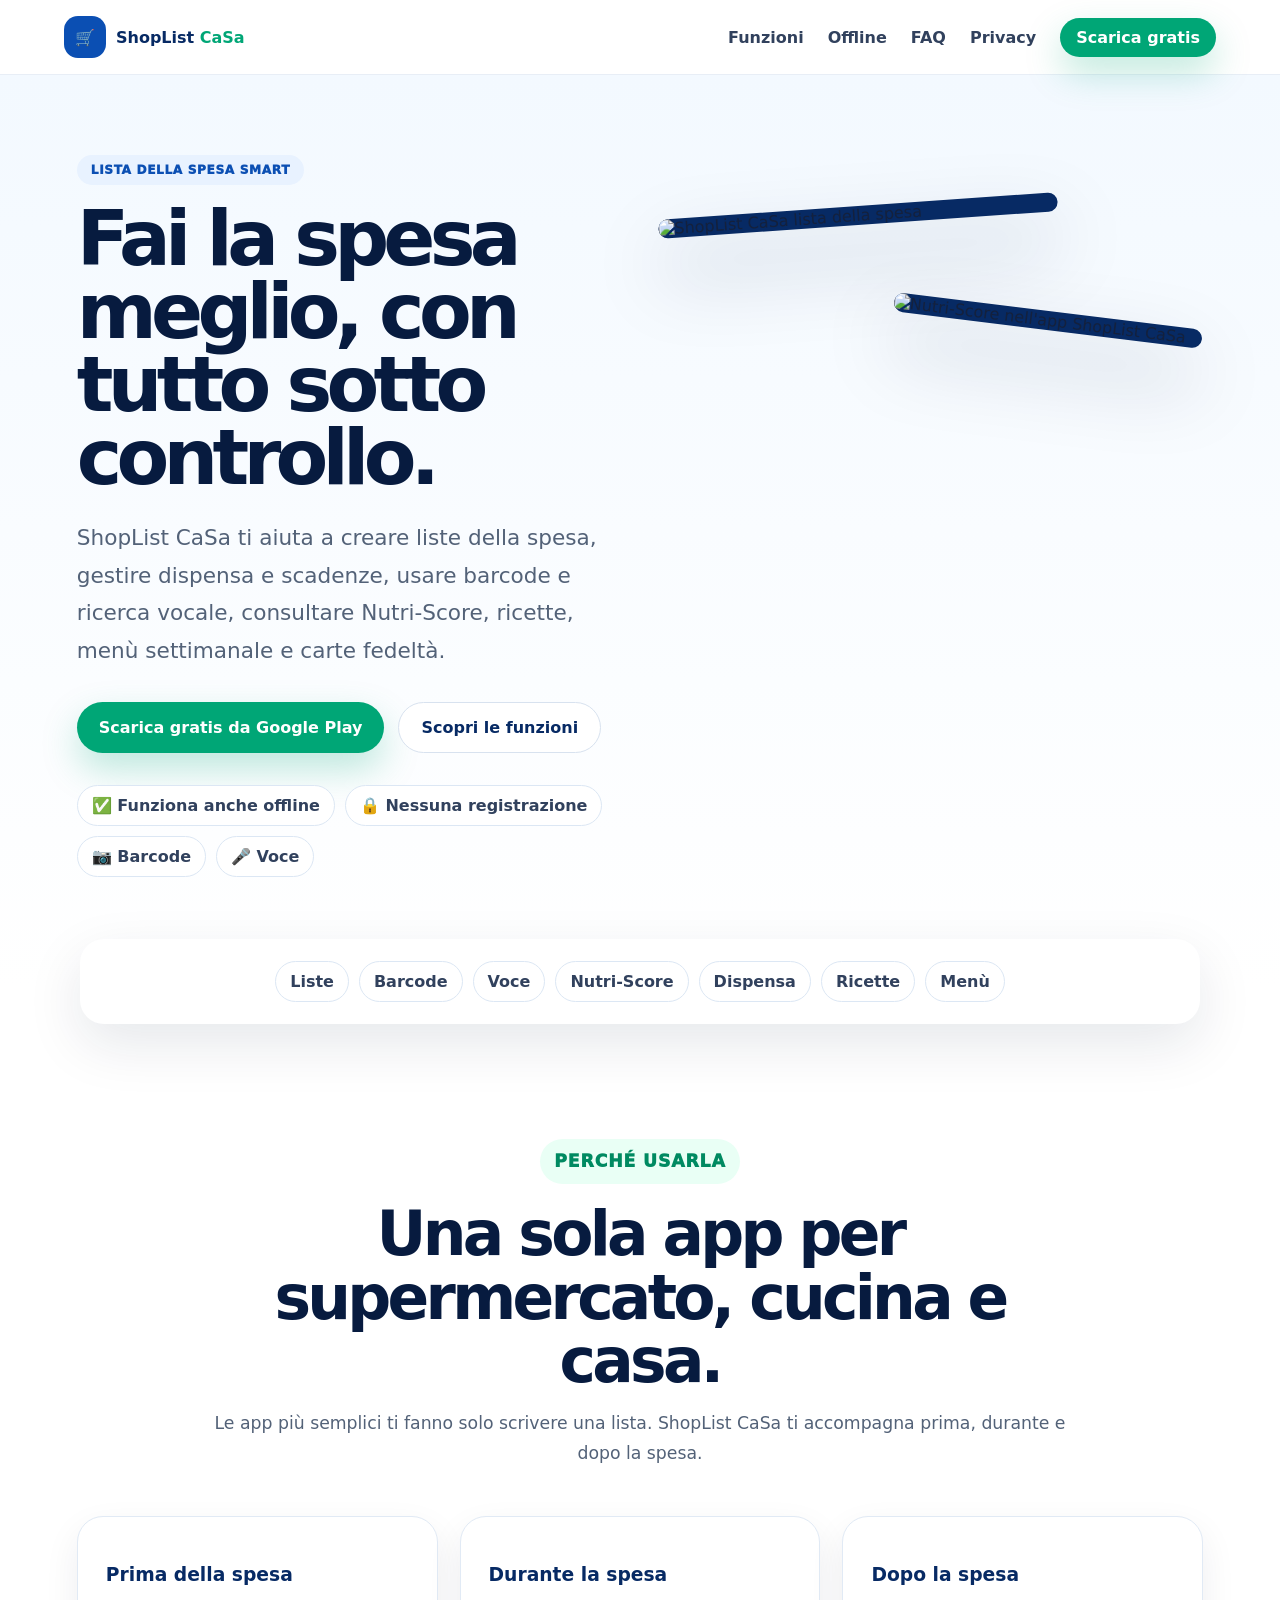
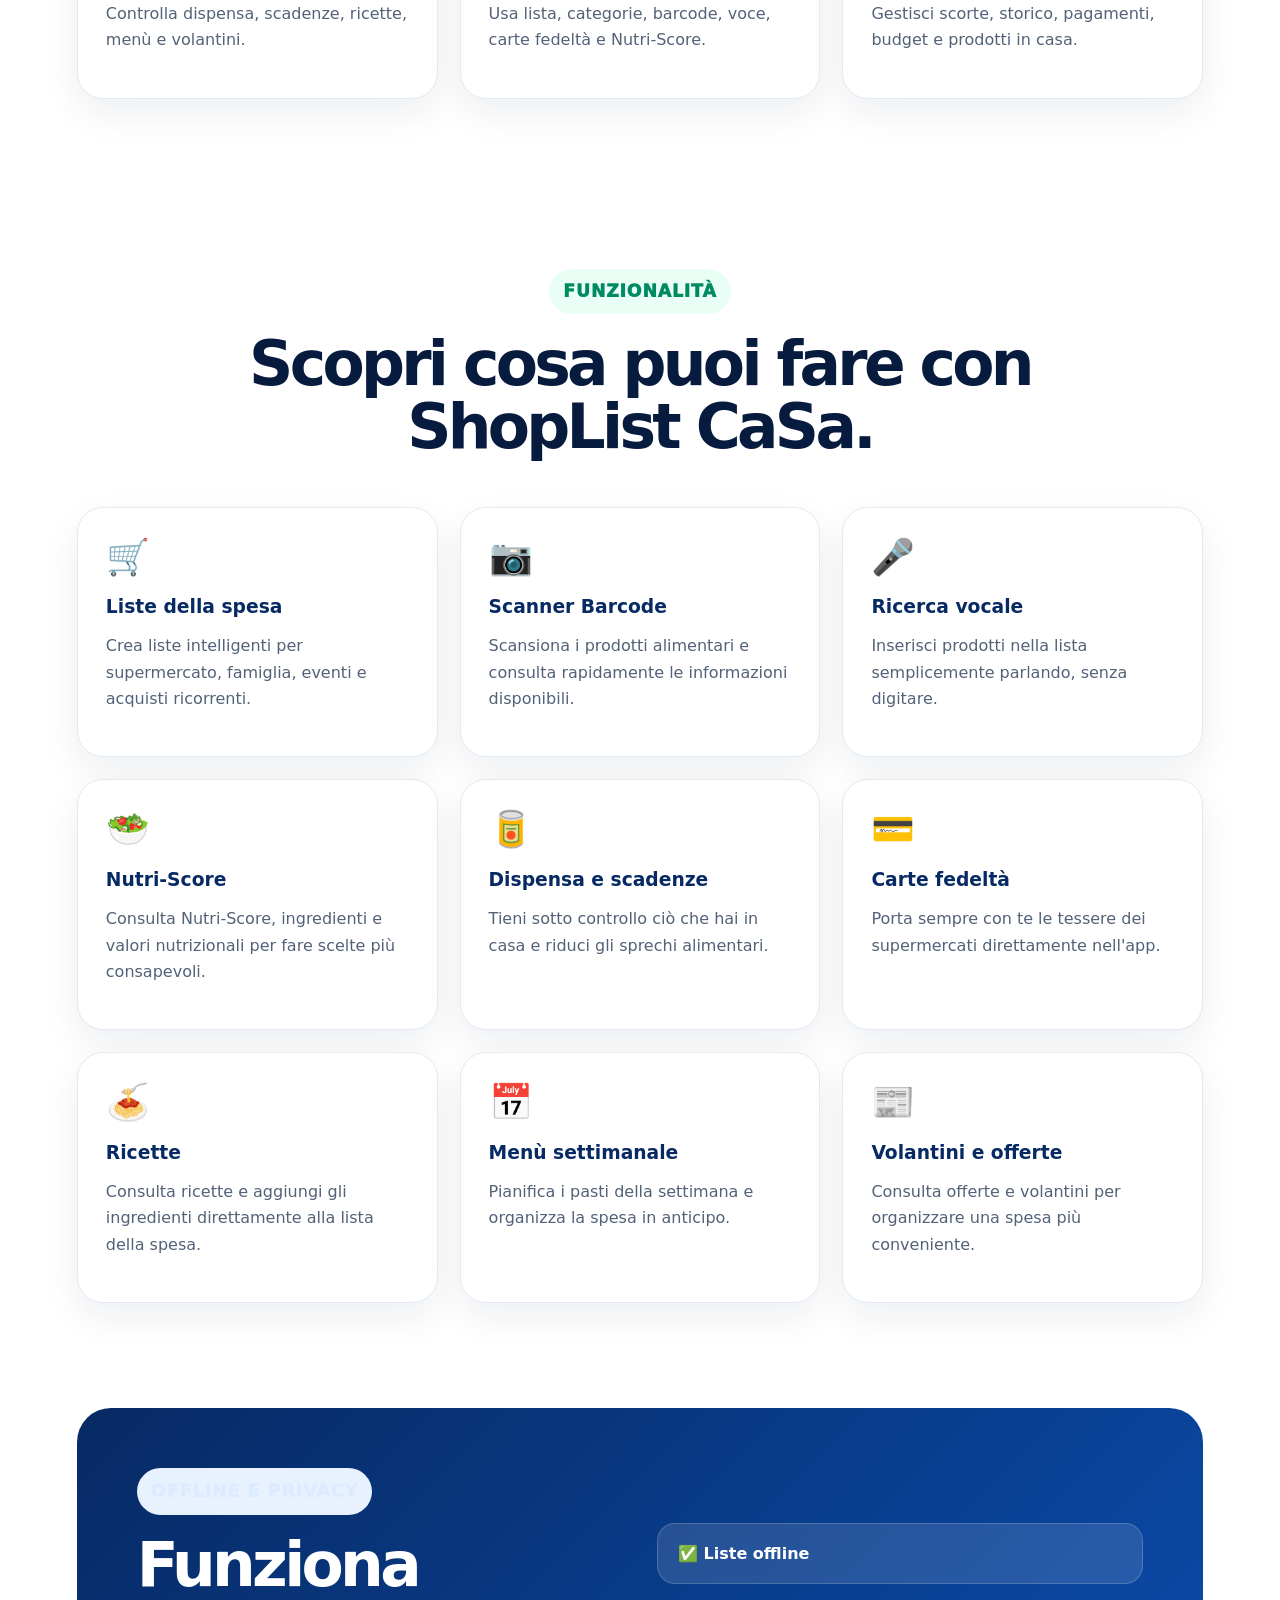
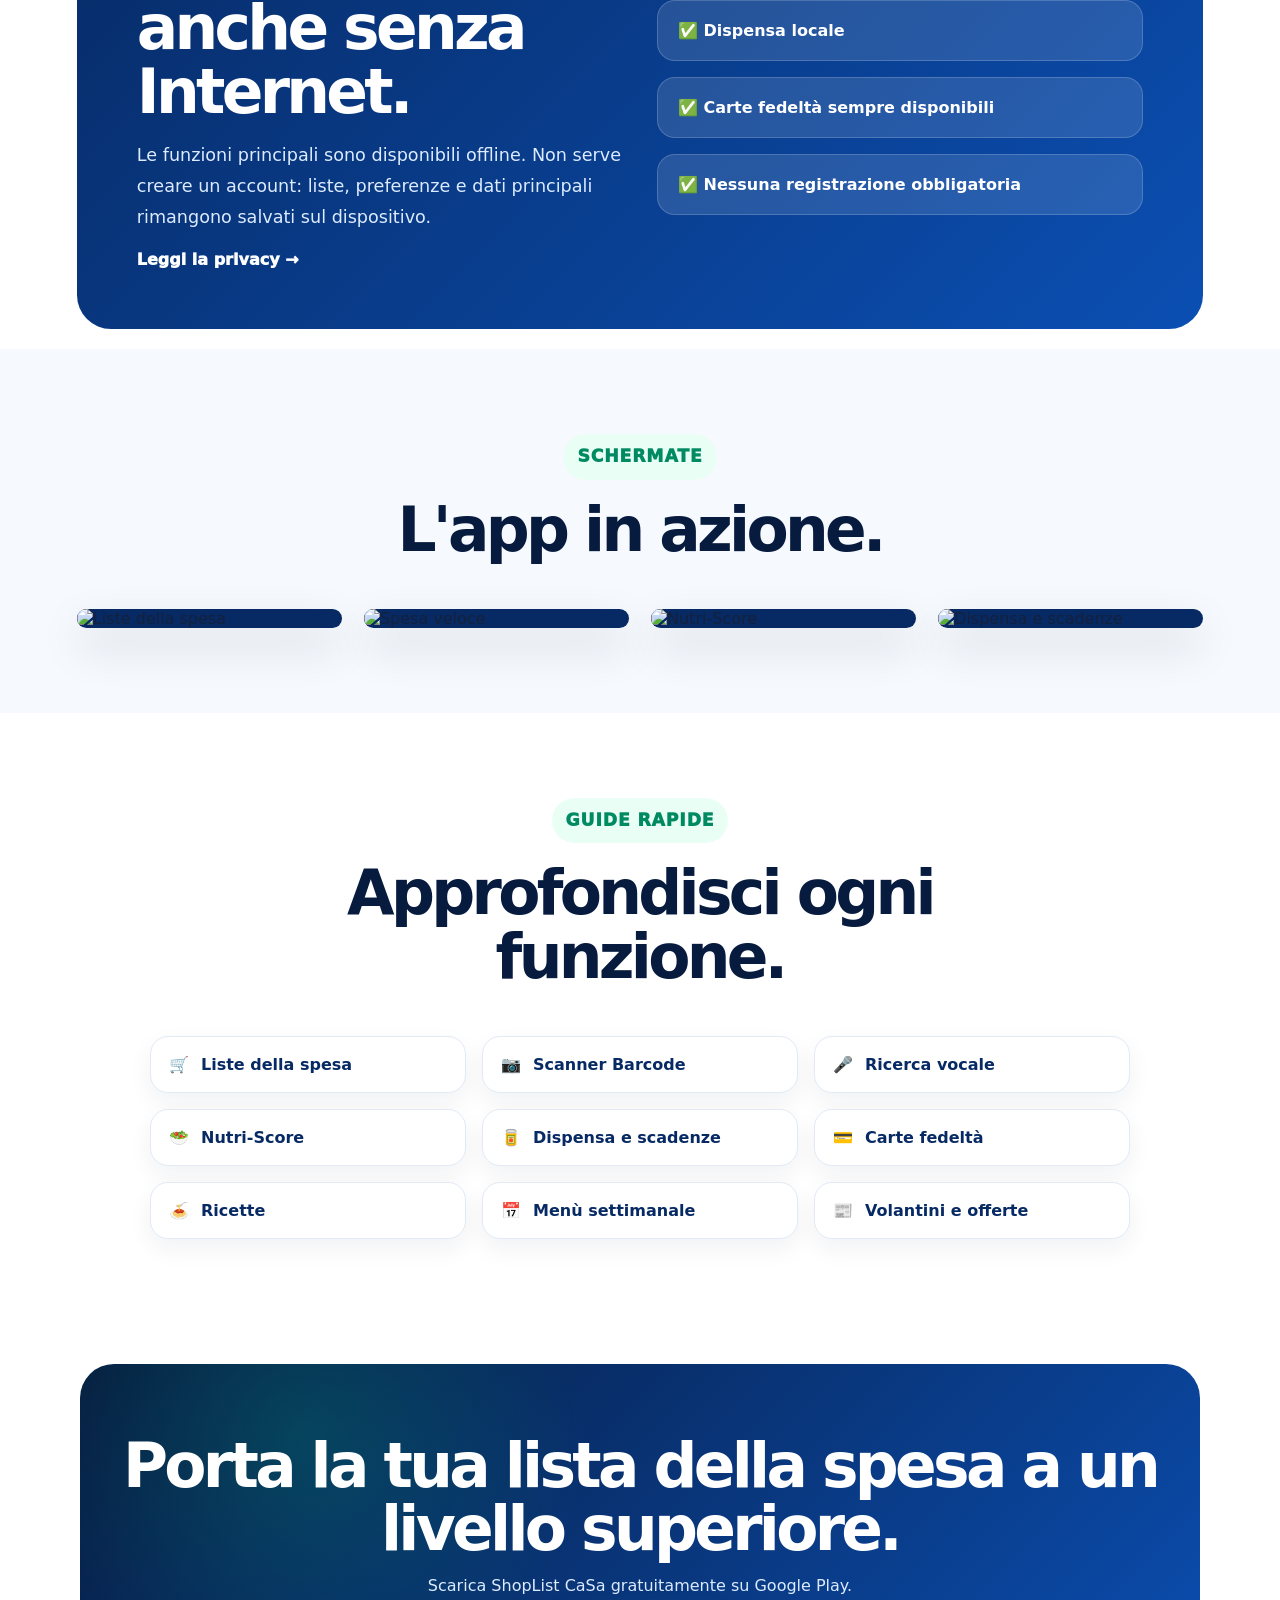
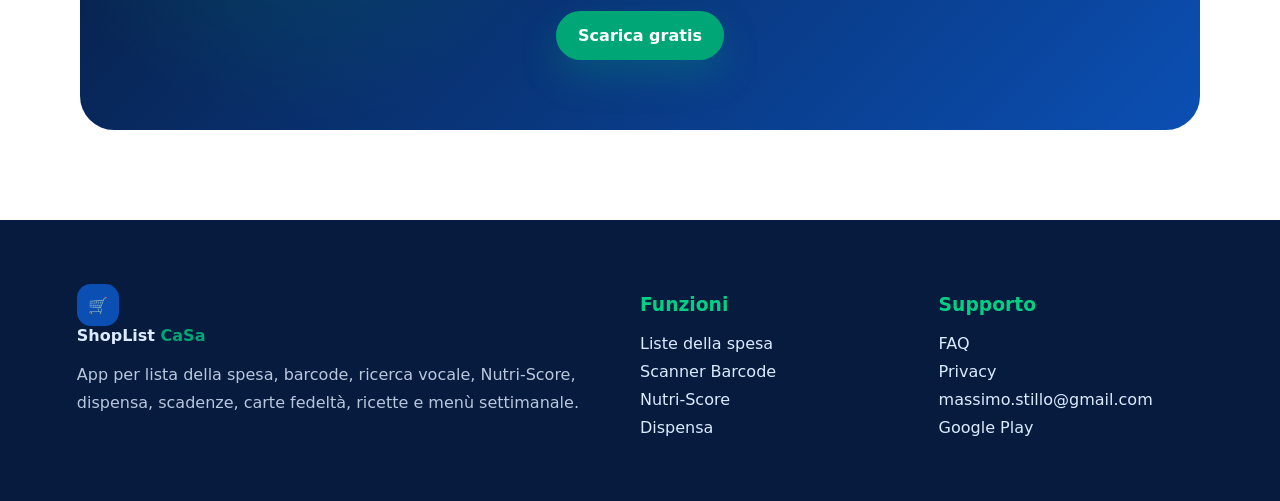
==== index.html @ 063b5d11 "pagina html github" ====
<!DOCTYPE html>
<html lang="it">
<head>
  <meta charset="UTF-8">
  <meta name="viewport" content="width=device-width, initial-scale=1.0">
  <title>ShopList CaSa - Lista della spesa smart</title>
  <meta name="description" content="ShopList CaSa è l'app completa per organizzare la lista della spesa: barcode, ricerca vocale, Nutri-Score, dispensa, scadenze, carte fedeltà, ricette e menù settimanale.">
  <link rel="stylesheet" href="style.css">
</head>
<body>

<header class="site-header">
  <a class="brand" href="index.html" aria-label="ShopList CaSa home">
    <span class="brand-mark">🛒</span>
    <span>ShopList <strong>CaSa</strong></span>
  </a>
  <button class="menu-toggle" id="menuToggle" aria-label="Apri menu">☰</button>
  <nav class="nav" id="nav">
    <a href="index.html#funzioni">Funzioni</a>
    <a href="index.html#offline">Offline</a>
    <a href="faq.html">FAQ</a>
    <a href="privacy.html">Privacy</a>
    <a class="btn small" href="https://play.google.com/store/apps/details?id=io.shoplistcasa.app" target="_blank" rel="noopener">Scarica gratis</a>
  </nav>
</header>


<main>
  <section class="hero">
    <div class="hero-text reveal">
      <p class="eyebrow">Lista della spesa smart</p>
      <h1>Fai la spesa meglio, con tutto sotto controllo.</h1>
      <p class="lead">ShopList CaSa ti aiuta a creare liste della spesa, gestire dispensa e scadenze, usare barcode e ricerca vocale, consultare Nutri-Score, ricette, menù settimanale e carte fedeltà.</p>
      <div class="hero-actions">
        <a class="btn" href="https://play.google.com/store/apps/details?id=io.shoplistcasa.app" target="_blank" rel="noopener">Scarica gratis da Google Play</a>
        <a class="btn secondary" href="#funzioni">Scopri le funzioni</a>
      </div>
      <div class="hero-points">
        <span>✅ Funziona anche offline</span>
        <span>🔒 Nessuna registrazione</span>
        <span>📷 Barcode</span>
        <span>🎤 Voce</span>
      </div>
    </div>
    <div class="hero-media reveal">
      <img class="phone-main" src="assets/liste.png" alt="ShopList CaSa lista della spesa">
      <img class="phone-float" src="assets/nutriscore.png" alt="Nutri-Score nell'app ShopList CaSa">
    </div>
  </section>

  <section class="logos reveal" aria-label="Principali vantaggi">
    <span>Liste</span><span>Barcode</span><span>Voce</span><span>Nutri-Score</span><span>Dispensa</span><span>Ricette</span><span>Menù</span>
  </section>

  <section class="section intro">
    <div class="section-title reveal">
      <p class="eyebrow green">Perché usarla</p>
      <h2>Una sola app per supermercato, cucina e casa.</h2>
      <p>Le app più semplici ti fanno solo scrivere una lista. ShopList CaSa ti accompagna prima, durante e dopo la spesa.</p>
    </div>
    <div class="benefit-grid">
      <article class="benefit reveal"><h3>Prima della spesa</h3><p>Controlla dispensa, scadenze, ricette, menù e volantini.</p></article>
      <article class="benefit reveal"><h3>Durante la spesa</h3><p>Usa lista, categorie, barcode, voce, carte fedeltà e Nutri-Score.</p></article>
      <article class="benefit reveal"><h3>Dopo la spesa</h3><p>Gestisci scorte, storico, pagamenti, budget e prodotti in casa.</p></article>
    </div>
  </section>

  <section class="section" id="funzioni">
    <div class="section-title reveal">
      <p class="eyebrow green">Funzionalità</p>
      <h2>Scopri cosa puoi fare con ShopList CaSa.</h2>
    </div>
    <div class="feature-grid">
      <a class="feature-card reveal" href="funzioni/liste-spesa.html">
      <span>🛒</span>
      <h3>Liste della spesa</h3>
      <p>Crea liste intelligenti per supermercato, famiglia, eventi e acquisti ricorrenti.</p>
    </a>
<a class="feature-card reveal" href="funzioni/barcode.html">
      <span>📷</span>
      <h3>Scanner Barcode</h3>
      <p>Scansiona i prodotti alimentari e consulta rapidamente le informazioni disponibili.</p>
    </a>
<a class="feature-card reveal" href="funzioni/ricerca-vocale.html">
      <span>🎤</span>
      <h3>Ricerca vocale</h3>
      <p>Inserisci prodotti nella lista semplicemente parlando, senza digitare.</p>
    </a>
<a class="feature-card reveal" href="funzioni/nutri-score.html">
      <span>🥗</span>
      <h3>Nutri-Score</h3>
      <p>Consulta Nutri-Score, ingredienti e valori nutrizionali per fare scelte più consapevoli.</p>
    </a>
<a class="feature-card reveal" href="funzioni/dispensa.html">
      <span>🥫</span>
      <h3>Dispensa e scadenze</h3>
      <p>Tieni sotto controllo ciò che hai in casa e riduci gli sprechi alimentari.</p>
    </a>
<a class="feature-card reveal" href="funzioni/carte-fedelta.html">
      <span>💳</span>
      <h3>Carte fedeltà</h3>
      <p>Porta sempre con te le tessere dei supermercati direttamente nell'app.</p>
    </a>
<a class="feature-card reveal" href="funzioni/ricette.html">
      <span>🍝</span>
      <h3>Ricette</h3>
      <p>Consulta ricette e aggiungi gli ingredienti direttamente alla lista della spesa.</p>
    </a>
<a class="feature-card reveal" href="funzioni/menu-settimanale.html">
      <span>📅</span>
      <h3>Menù settimanale</h3>
      <p>Pianifica i pasti della settimana e organizza la spesa in anticipo.</p>
    </a>
<a class="feature-card reveal" href="funzioni/volantini.html">
      <span>📰</span>
      <h3>Volantini e offerte</h3>
      <p>Consulta offerte e volantini per organizzare una spesa più conveniente.</p>
    </a>
    </div>
  </section>

  <section class="split" id="offline">
    <div class="split-text reveal">
      <p class="eyebrow">Offline e privacy</p>
      <h2>Funziona anche senza Internet.</h2>
      <p>Le funzioni principali sono disponibili offline. Non serve creare un account: liste, preferenze e dati principali rimangono salvati sul dispositivo.</p>
      <a class="text-link" href="privacy.html">Leggi la privacy →</a>
    </div>
    <div class="split-panel reveal">
      <div class="check">✅ Liste offline</div>
      <div class="check">✅ Dispensa locale</div>
      <div class="check">✅ Carte fedeltà sempre disponibili</div>
      <div class="check">✅ Nessuna registrazione obbligatoria</div>
    </div>
  </section>

  <section class="section screenshots">
    <div class="section-title reveal">
      <p class="eyebrow green">Schermate</p>
      <h2>L'app in azione.</h2>
    </div>
    <div class="screens-grid">
      <img class="reveal" src="assets/liste.png" alt="Liste della spesa">
      <img class="reveal" src="assets/spesa-veloce.png" alt="Spesa veloce">
      <img class="reveal" src="assets/nutriscore.png" alt="Nutri-Score">
      <img class="reveal" src="assets/dispensa.png" alt="Dispensa e scadenze">
    </div>
  </section>

  <section class="section seo-links">
    <div class="section-title reveal">
      <p class="eyebrow green">Guide rapide</p>
      <h2>Approfondisci ogni funzione.</h2>
    </div>
    <div class="mini-grid reveal">
      <a class="mini-card" href="funzioni/liste-spesa.html"><span>🛒</span><strong>Liste della spesa</strong></a>
<a class="mini-card" href="funzioni/barcode.html"><span>📷</span><strong>Scanner Barcode</strong></a>
<a class="mini-card" href="funzioni/ricerca-vocale.html"><span>🎤</span><strong>Ricerca vocale</strong></a>
<a class="mini-card" href="funzioni/nutri-score.html"><span>🥗</span><strong>Nutri-Score</strong></a>
<a class="mini-card" href="funzioni/dispensa.html"><span>🥫</span><strong>Dispensa e scadenze</strong></a>
<a class="mini-card" href="funzioni/carte-fedelta.html"><span>💳</span><strong>Carte fedeltà</strong></a>
<a class="mini-card" href="funzioni/ricette.html"><span>🍝</span><strong>Ricette</strong></a>
<a class="mini-card" href="funzioni/menu-settimanale.html"><span>📅</span><strong>Menù settimanale</strong></a>
<a class="mini-card" href="funzioni/volantini.html"><span>📰</span><strong>Volantini e offerte</strong></a>
    </div>
  </section>

  <section class="cta reveal">
    <h2>Porta la tua lista della spesa a un livello superiore.</h2>
    <p>Scarica ShopList CaSa gratuitamente su Google Play.</p>
    <a class="btn" href="https://play.google.com/store/apps/details?id=io.shoplistcasa.app" target="_blank" rel="noopener">Scarica gratis</a>
  </section>
</main>


<footer class="footer">
  <div>
    <a class="brand footer-brand" href="index.html">
      <span class="brand-mark">🛒</span>
      <span>ShopList <strong>CaSa</strong></span>
    </a>
    <p>App per lista della spesa, barcode, ricerca vocale, Nutri-Score, dispensa, scadenze, carte fedeltà, ricette e menù settimanale.</p>
  </div>
  <div>
    <h3>Funzioni</h3>
    <a href="funzioni/liste-spesa.html">Liste della spesa</a>
    <a href="funzioni/barcode.html">Scanner Barcode</a>
    <a href="funzioni/nutri-score.html">Nutri-Score</a>
    <a href="funzioni/dispensa.html">Dispensa</a>
  </div>
  <div>
    <h3>Supporto</h3>
    <a href="faq.html">FAQ</a>
    <a href="privacy.html">Privacy</a>
    <a href="mailto:massimo.stillo@gmail.com">massimo.stillo@gmail.com</a>
    <a href="https://play.google.com/store/apps/details?id=io.shoplistcasa.app" target="_blank" rel="noopener">Google Play</a>
  </div>
</footer>

<script src="script.js"></script>
</body>
</html>
---- style.css ----
*{box-sizing:border-box}html{scroll-behavior:smooth}body{margin:0;font-family:Inter,system-ui,-apple-system,Segoe UI,Arial,sans-serif;color:#14213d;background:#fff}a{text-decoration:none;color:inherit}img{max-width:100%;display:block}.site-header{position:sticky;top:0;z-index:50;display:flex;align-items:center;justify-content:space-between;padding:16px clamp(18px,5vw,70px);background:rgba(255,255,255,.92);backdrop-filter:blur(16px);border-bottom:1px solid #e8eef6}.brand{display:flex;align-items:center;gap:10px;font-weight:900;color:#072a64}.brand-mark{display:grid;place-items:center;width:42px;height:42px;border-radius:14px;background:#0b4fb3;color:#fff}.brand strong{color:#00a676}.nav{display:flex;align-items:center;gap:24px;font-weight:800;color:#31415d}.nav a:hover{color:#00a676}.menu-toggle{display:none;border:0;background:#072a64;color:#fff;border-radius:12px;width:44px;height:44px;font-size:1.5rem}.btn{display:inline-flex;align-items:center;justify-content:center;padding:15px 22px;border-radius:999px;background:#00a676;color:#fff;font-weight:900;box-shadow:0 16px 36px rgba(0,166,118,.25);transition:.2s}.btn:hover{transform:translateY(-2px);box-shadow:0 22px 48px rgba(0,166,118,.32)}.btn.secondary{background:#fff;color:#072a64;border:1px solid #d8e2ef;box-shadow:none}.btn.small{padding:10px 16px}.hero{overflow:hidden;display:grid;grid-template-columns:1.04fr .96fr;gap:48px;align-items:center;padding:80px clamp(20px,6vw,90px) 110px;background:linear-gradient(180deg,#f3f9ff,#fff)}.hero-text{max-width:820px}.eyebrow{display:inline-block;margin:0 0 18px;padding:8px 14px;border-radius:999px;background:#e8f2ff;color:#0b4fb3;text-transform:uppercase;letter-spacing:.05em;font-size:.76rem;font-weight:950}.eyebrow.green{background:#e9fff5;color:#008a61}.hero h1{font-size:clamp(3.1rem,6vw,6.4rem);line-height:.95;letter-spacing:-.075em;margin:0 0 24px;color:#071b3f}.lead{font-size:clamp(1.1rem,2vw,1.35rem);line-height:1.75;color:#536278}.hero-actions{display:flex;gap:14px;flex-wrap:wrap;margin:32px 0}.hero-points{display:flex;gap:10px;flex-wrap:wrap}.hero-points span,.logos span{padding:10px 14px;border-radius:999px;background:#fff;border:1px solid #dce7f4;color:#31415d;font-weight:800}.hero-media{position:relative;min-height:620px}.phone-main,.phone-float{position:absolute;border-radius:30px;box-shadow:0 35px 75px rgba(7,27,63,.25);background:#072a64}.phone-main{width:400px;right:28%;top:0;transform:rotate(-4deg)}.phone-float{width:310px;right:0;top:105px;transform:rotate(7deg)}.logos{width:min(1120px,calc(100% - 36px));margin:-48px auto 30px;padding:22px;border-radius:24px;background:#fff;box-shadow:0 20px 55px rgba(7,27,63,.1);display:flex;gap:10px;flex-wrap:wrap;justify-content:center;position:relative;z-index:4}.section{padding:85px clamp(20px,6vw,90px)}.section-title{text-align:center;max-width:860px;margin:0 auto 48px}.section-title h2,.split h2,.cta h2,.page-hero h1{font-size:clamp(2.2rem,4.8vw,4.8rem);line-height:1.03;letter-spacing:-.06em;margin:0 0 16px;color:#071b3f}.section-title p{color:#536278;line-height:1.7;font-size:1.08rem}.benefit-grid,.feature-grid{display:grid;grid-template-columns:repeat(3,1fr);gap:22px;max-width:1180px;margin:auto}.benefit,.feature-card{border:1px solid #e1eaf5;border-radius:26px;background:#fff;padding:28px;box-shadow:0 14px 36px rgba(7,27,63,.07);transition:.2s}.feature-card{min-height:230px}.feature-card:hover,.benefit:hover{transform:translateY(-6px);box-shadow:0 24px 55px rgba(7,27,63,.12)}.feature-card span{font-size:2.2rem}.feature-card h3,.benefit h3{color:#072a64;margin-bottom:10px}.feature-card p,.benefit p{color:#536278;line-height:1.65}.split{display:grid;grid-template-columns:1fr 1fr;gap:34px;align-items:center;margin:20px clamp(20px,6vw,90px);padding:60px;border-radius:34px;background:linear-gradient(135deg,#072a64,#0b4fb3);color:#fff}.split h2{color:#fff}.split p{color:#dcebff;font-size:1.1rem;line-height:1.75}.text-link{font-weight:950;color:#fff}.split-panel{display:grid;gap:16px}.check{padding:20px;border-radius:18px;background:rgba(255,255,255,.12);border:1px solid rgba(255,255,255,.18);font-weight:900}.screenshots{background:#f6f9fd}.screens-grid{display:grid;grid-template-columns:repeat(4,1fr);gap:22px;max-width:1220px;margin:auto}.screens-grid img{border-radius:26px;box-shadow:0 18px 45px rgba(7,27,63,.14);background:#072a64}.mini-grid{display:grid;grid-template-columns:repeat(3,1fr);gap:16px;max-width:980px;margin:auto}.mini-card{display:flex;gap:12px;align-items:center;padding:18px;border-radius:18px;background:#fff;border:1px solid #e1eaf5;box-shadow:0 10px 25px rgba(7,27,63,.06);font-weight:900;color:#072a64}.cta{margin:40px auto 90px;width:min(1120px,calc(100% - 40px));text-align:center;padding:70px 30px;border-radius:34px;background:radial-gradient(circle at 20% 20%,rgba(0,166,118,.24),transparent 30%),linear-gradient(135deg,#071b3f,#0b4fb3);color:#fff}.cta h2{color:#fff}.cta p{color:#dcebff}.footer{display:grid;grid-template-columns:2fr 1fr 1fr;gap:34px;padding:55px clamp(20px,6vw,90px);background:#071b3f;color:#fff}.footer p{color:#b9c7dc;line-height:1.7}.footer a{display:block;margin:9px 0;color:#dcebff}.footer h3{color:#00d084}.footer-brand{margin-bottom:14px;color:#fff}.page-hero{display:grid;grid-template-columns:1fr 410px;gap:60px;align-items:center;padding:75px clamp(20px,6vw,90px) 90px;background:linear-gradient(180deg,#f3f9ff,#fff)}.page-hero p{color:#536278;line-height:1.75;font-size:1.16rem}.page-shot{border-radius:30px;box-shadow:0 30px 70px rgba(7,27,63,.2);background:#072a64}.content-section{max-width:980px;margin:auto;padding:40px 20px 90px}.content-section h2{font-size:2.4rem;letter-spacing:-.04em;color:#071b3f}.content-section p,.content-section li{color:#536278;line-height:1.8;font-size:1.05rem}.related{background:#f6f9fd}.faq-list{max-width:960px;margin:auto}.faq-list details{padding:22px 24px;margin:14px 0;border-radius:18px;background:#fff;border:1px solid #e1eaf5;box-shadow:0 10px 25px rgba(7,27,63,.06)}.faq-list summary{font-weight:950;cursor:pointer;color:#072a64}.reveal{opacity:0;transform:translateY(24px);transition:.7s}.reveal.visible{opacity:1;transform:none}@media(max-width:1000px){.hero,.page-hero,.split{grid-template-columns:1fr}.hero-media{order:-1;min-height:520px}.benefit-grid,.feature-grid,.mini-grid{grid-template-columns:repeat(2,1fr)}.screens-grid{grid-template-columns:repeat(2,1fr)}.phone-main{left:10%;right:auto}.phone-float{right:10%}.footer{grid-template-columns:1fr 1fr}}@media(max-width:720px){.nav{display:none;position:absolute;top:76px;left:16px;right:16px;flex-direction:column;align-items:stretch;padding:16px;border-radius:20px;background:#fff;box-shadow:0 20px 55px rgba(7,27,63,.16)}.nav.open{display:flex}.menu-toggle{display:block}.hero{padding:55px 20px 85px}.hero h1{font-size:3.25rem}.hero-media{min-height:390px}.phone-main{width:230px;left:0}.phone-float{width:180px;right:0;top:70px}.hero-actions .btn{width:100%}.benefit-grid,.feature-grid,.screens-grid,.mini-grid{grid-template-columns:1fr}.split{margin:20px;padding:34px 24px}.footer{grid-template-columns:1fr}.page-hero h1{font-size:3rem}}
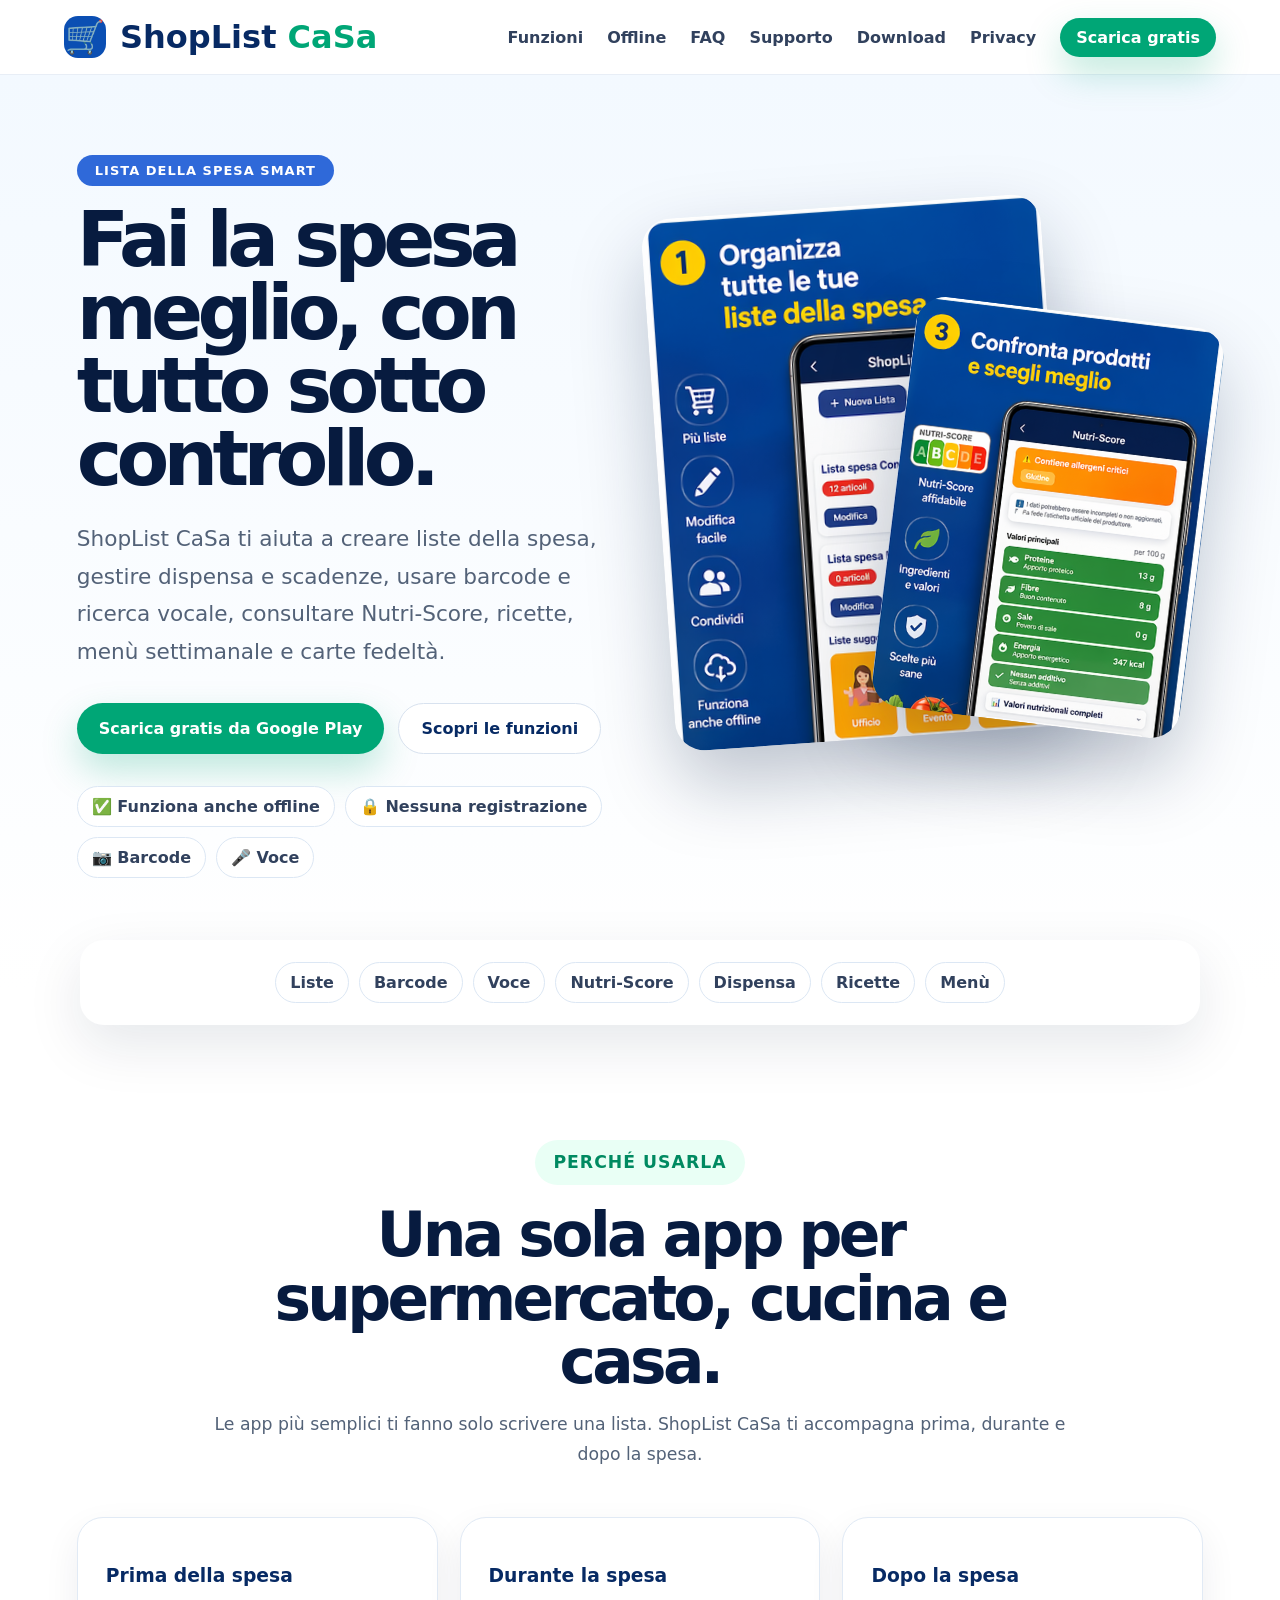
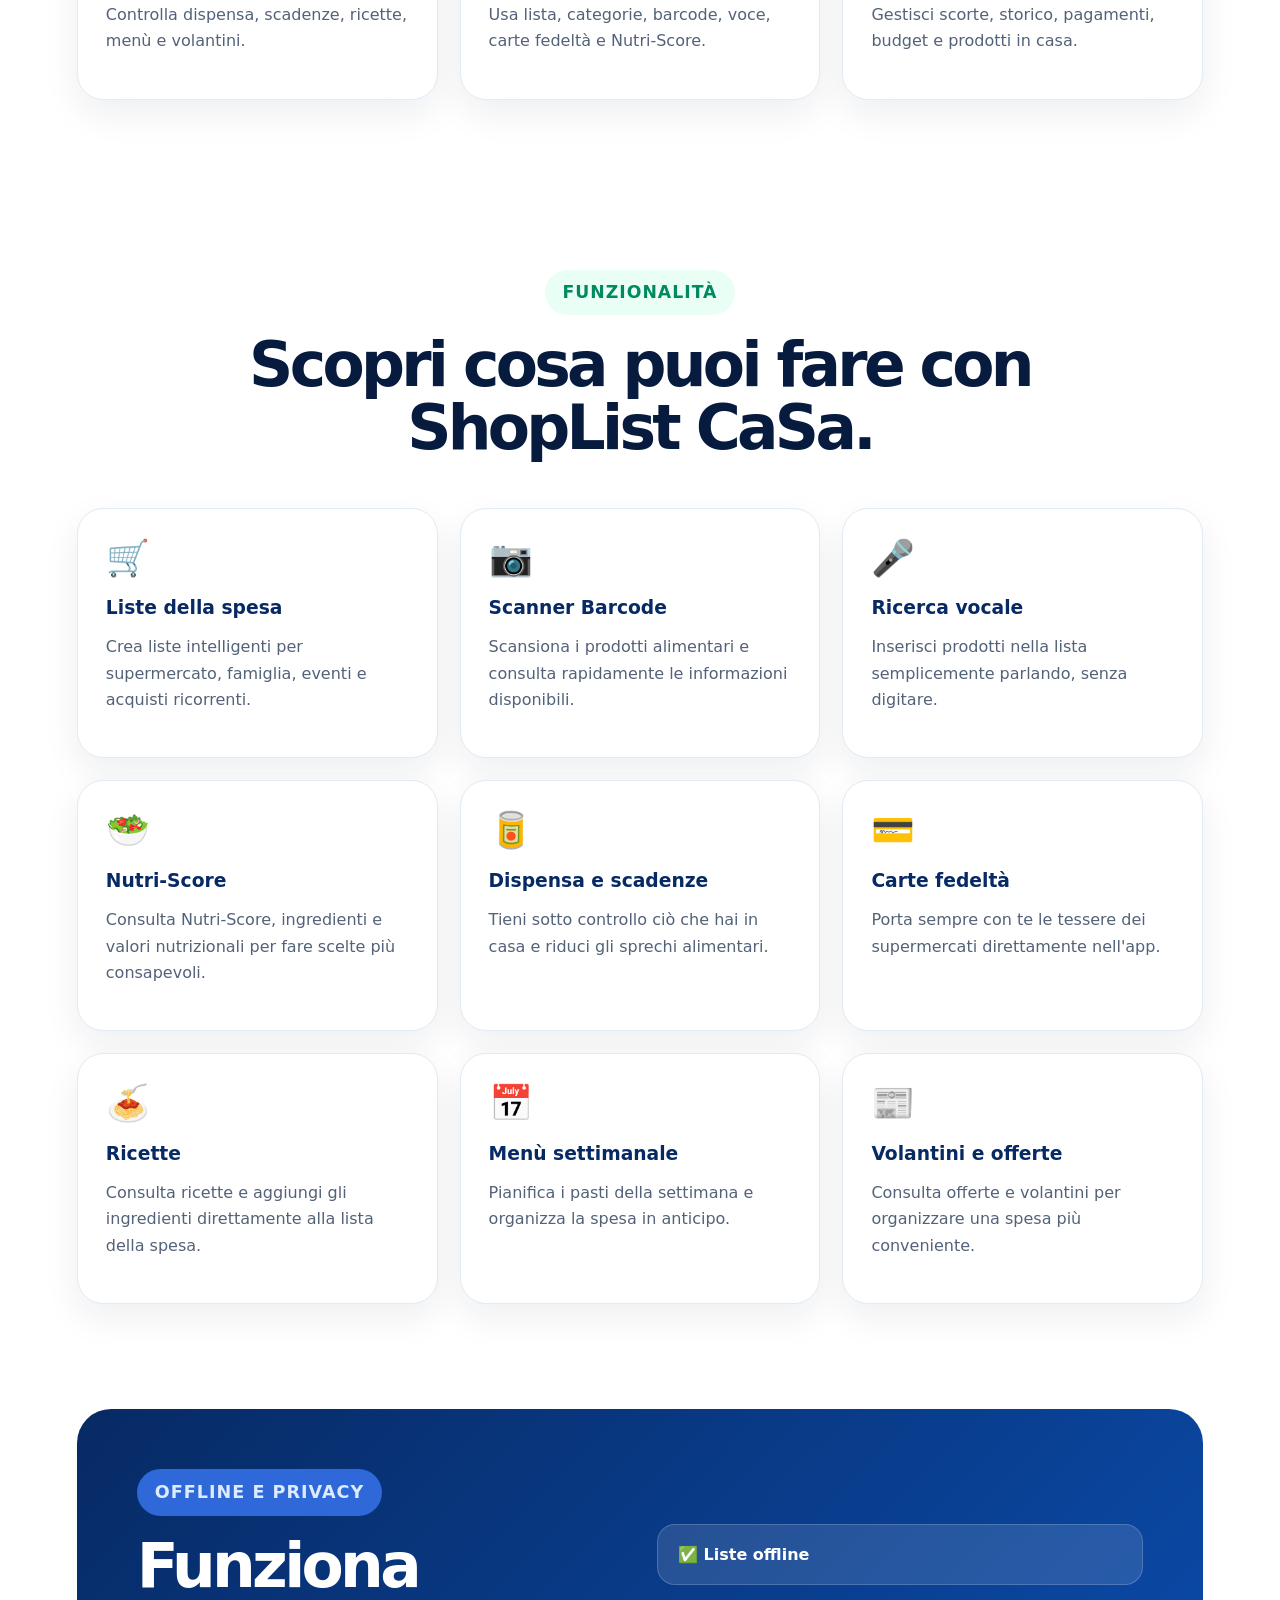
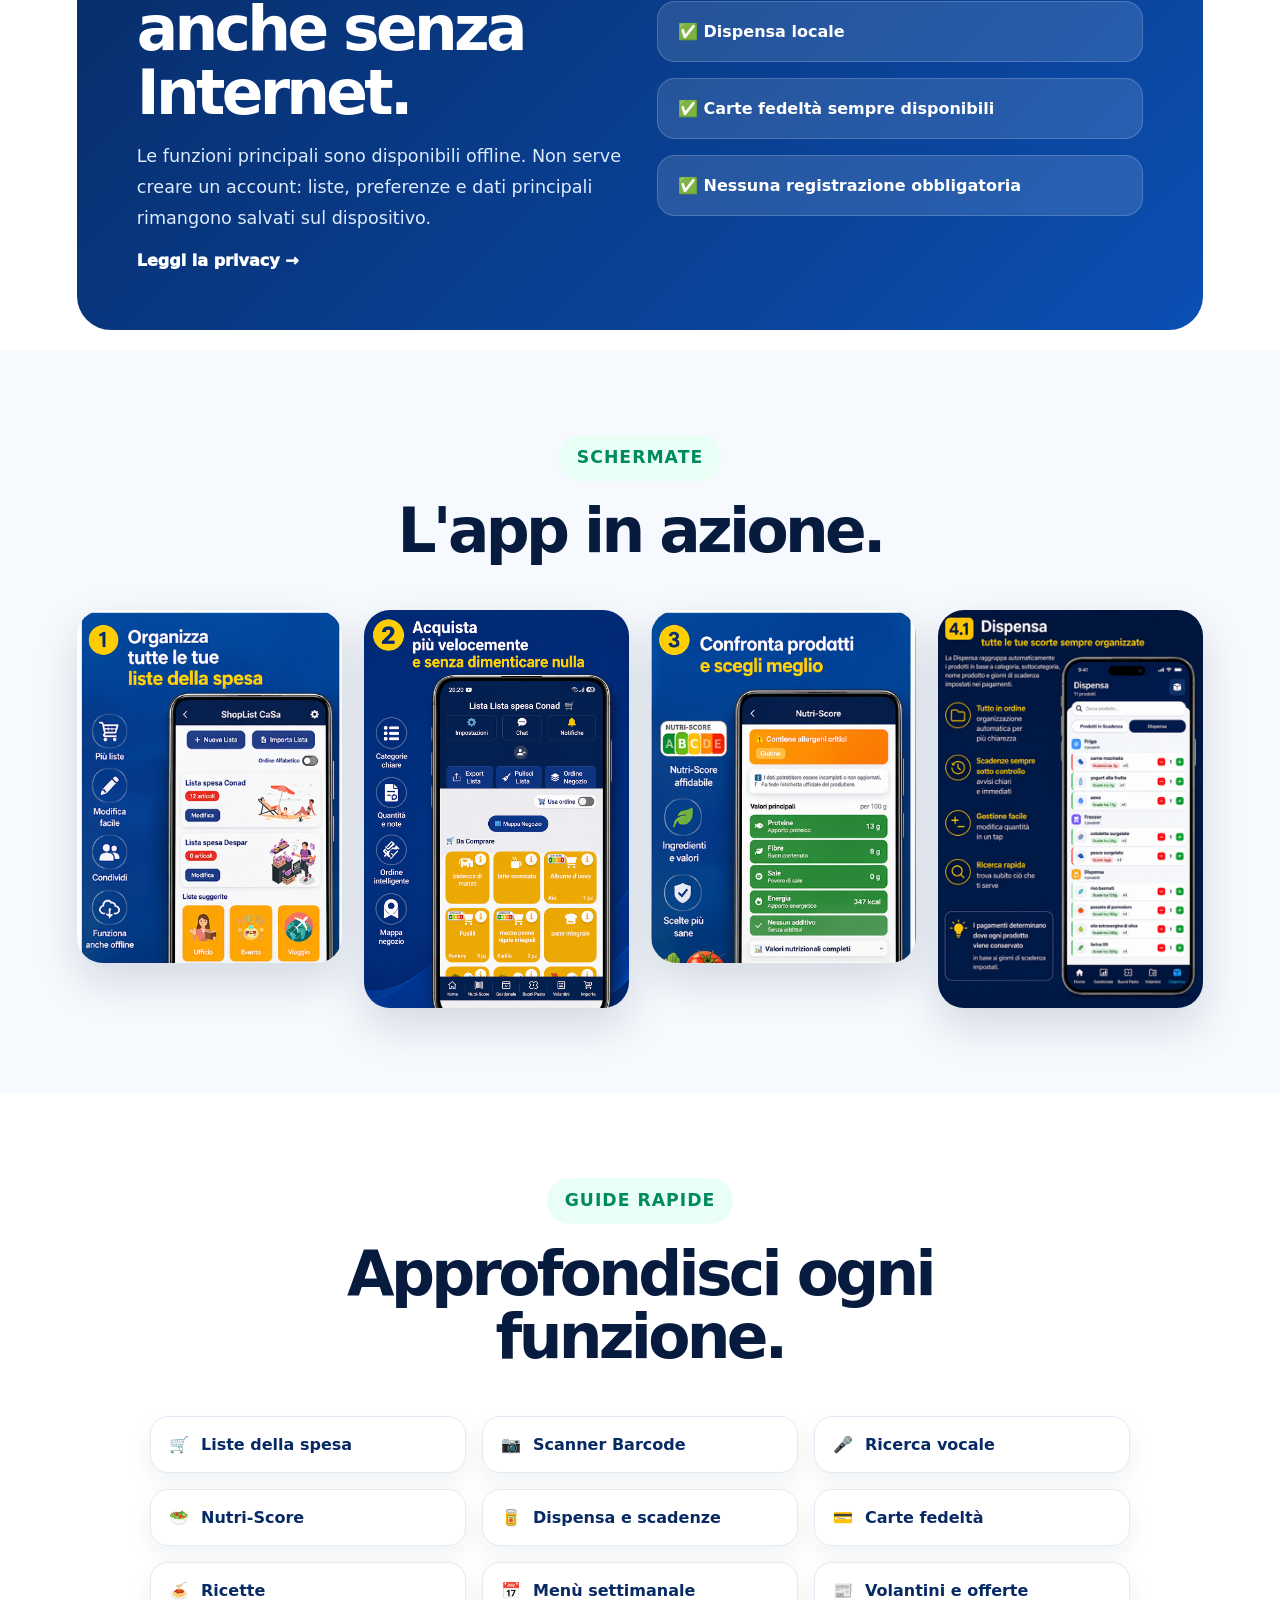
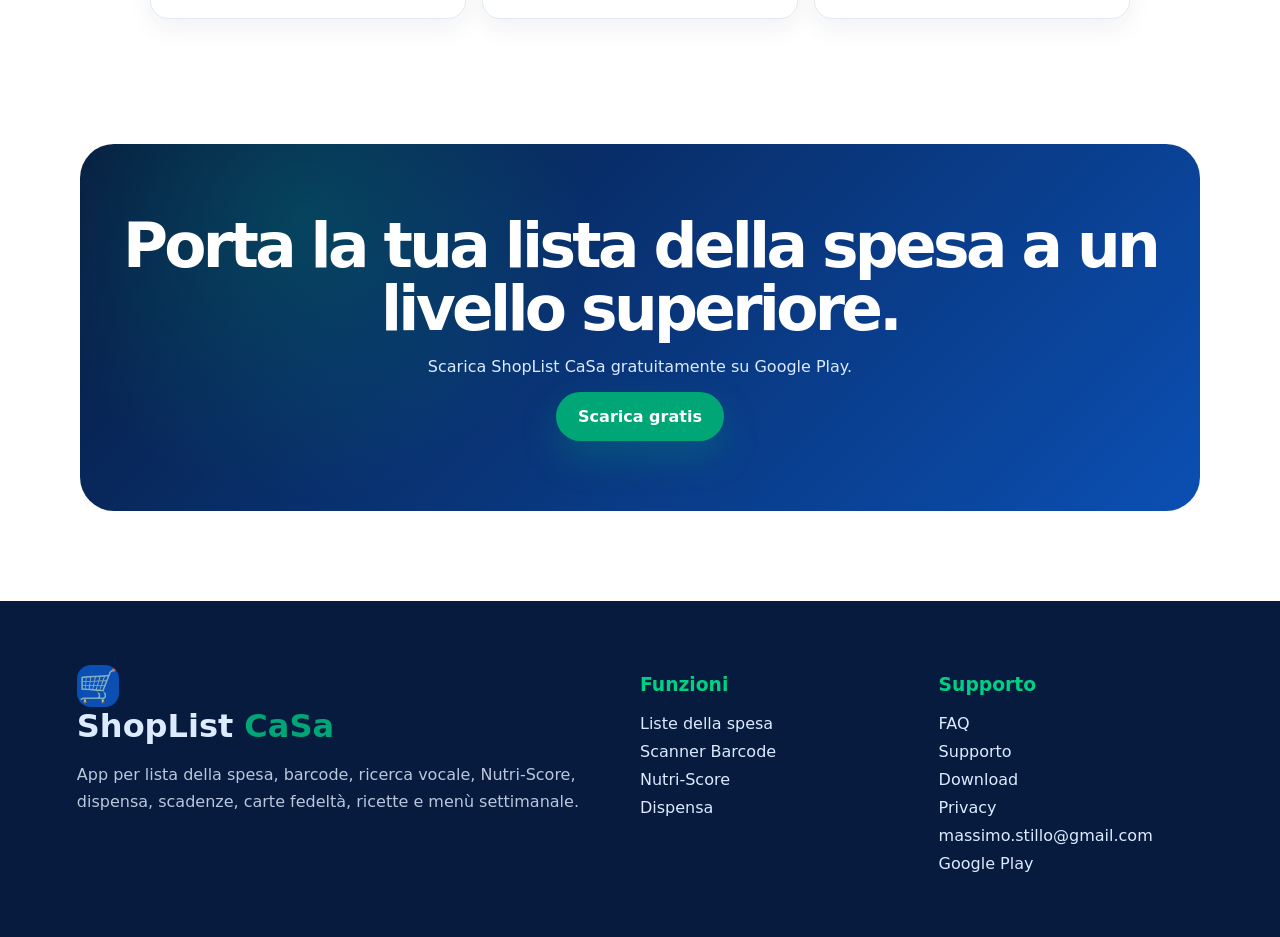
==== commit c8d4f6e5: "update html" ====
--- a/index.html
+++ b/index.html
@@ -19,6 +19,8 @@
     <a href="index.html#funzioni">Funzioni</a>
     <a href="index.html#offline">Offline</a>
     <a href="faq.html">FAQ</a>
+    <a href="support.html">Supporto</a>
+    <a href="download.html">Download</a>
     <a href="privacy.html">Privacy</a>
     <a class="btn small" href="https://play.google.com/store/apps/details?id=io.shoplistcasa.app" target="_blank" rel="noopener">Scarica gratis</a>
   </nav>
@@ -191,6 +193,8 @@
   <div>
     <h3>Supporto</h3>
     <a href="faq.html">FAQ</a>
+    <a href="support.html">Supporto</a>
+    <a href="download.html">Download</a>
     <a href="privacy.html">Privacy</a>
     <a href="mailto:massimo.stillo@gmail.com">massimo.stillo@gmail.com</a>
     <a href="https://play.google.com/store/apps/details?id=io.shoplistcasa.app" target="_blank" rel="noopener">Google Play</a>
--- a/style.css
+++ b/style.css
@@ -1 +1,43 @@
-*{box-sizing:border-box}html{scroll-behavior:smooth}body{margin:0;font-family:Inter,system-ui,-apple-system,Segoe UI,Arial,sans-serif;color:#14213d;background:#fff}a{text-decoration:none;color:inherit}img{max-width:100%;display:block}.site-header{position:sticky;top:0;z-index:50;display:flex;align-items:center;justify-content:space-between;padding:16px clamp(18px,5vw,70px);background:rgba(255,255,255,.92);backdrop-filter:blur(16px);border-bottom:1px solid #e8eef6}.brand{display:flex;align-items:center;gap:10px;font-weight:900;color:#072a64}.brand-mark{display:grid;place-items:center;width:42px;height:42px;border-radius:14px;background:#0b4fb3;color:#fff}.brand strong{color:#00a676}.nav{display:flex;align-items:center;gap:24px;font-weight:800;color:#31415d}.nav a:hover{color:#00a676}.menu-toggle{display:none;border:0;background:#072a64;color:#fff;border-radius:12px;width:44px;height:44px;font-size:1.5rem}.btn{display:inline-flex;align-items:center;justify-content:center;padding:15px 22px;border-radius:999px;background:#00a676;color:#fff;font-weight:900;box-shadow:0 16px 36px rgba(0,166,118,.25);transition:.2s}.btn:hover{transform:translateY(-2px);box-shadow:0 22px 48px rgba(0,166,118,.32)}.btn.secondary{background:#fff;color:#072a64;border:1px solid #d8e2ef;box-shadow:none}.btn.small{padding:10px 16px}.hero{overflow:hidden;display:grid;grid-template-columns:1.04fr .96fr;gap:48px;align-items:center;padding:80px clamp(20px,6vw,90px) 110px;background:linear-gradient(180deg,#f3f9ff,#fff)}.hero-text{max-width:820px}.eyebrow{display:inline-block;margin:0 0 18px;padding:8px 14px;border-radius:999px;background:#e8f2ff;color:#0b4fb3;text-transform:uppercase;letter-spacing:.05em;font-size:.76rem;font-weight:950}.eyebrow.green{background:#e9fff5;color:#008a61}.hero h1{font-size:clamp(3.1rem,6vw,6.4rem);line-height:.95;letter-spacing:-.075em;margin:0 0 24px;color:#071b3f}.lead{font-size:clamp(1.1rem,2vw,1.35rem);line-height:1.75;color:#536278}.hero-actions{display:flex;gap:14px;flex-wrap:wrap;margin:32px 0}.hero-points{display:flex;gap:10px;flex-wrap:wrap}.hero-points span,.logos span{padding:10px 14px;border-radius:999px;background:#fff;border:1px solid #dce7f4;color:#31415d;font-weight:800}.hero-media{position:relative;min-height:620px}.phone-main,.phone-float{position:absolute;border-radius:30px;box-shadow:0 35px 75px rgba(7,27,63,.25);background:#072a64}.phone-main{width:400px;right:28%;top:0;transform:rotate(-4deg)}.phone-float{width:310px;right:0;top:105px;transform:rotate(7deg)}.logos{width:min(1120px,calc(100% - 36px));margin:-48px auto 30px;padding:22px;border-radius:24px;background:#fff;box-shadow:0 20px 55px rgba(7,27,63,.1);display:flex;gap:10px;flex-wrap:wrap;justify-content:center;position:relative;z-index:4}.section{padding:85px clamp(20px,6vw,90px)}.section-title{text-align:center;max-width:860px;margin:0 auto 48px}.section-title h2,.split h2,.cta h2,.page-hero h1{font-size:clamp(2.2rem,4.8vw,4.8rem);line-height:1.03;letter-spacing:-.06em;margin:0 0 16px;color:#071b3f}.section-title p{color:#536278;line-height:1.7;font-size:1.08rem}.benefit-grid,.feature-grid{display:grid;grid-template-columns:repeat(3,1fr);gap:22px;max-width:1180px;margin:auto}.benefit,.feature-card{border:1px solid #e1eaf5;border-radius:26px;background:#fff;padding:28px;box-shadow:0 14px 36px rgba(7,27,63,.07);transition:.2s}.feature-card{min-height:230px}.feature-card:hover,.benefit:hover{transform:translateY(-6px);box-shadow:0 24px 55px rgba(7,27,63,.12)}.feature-card span{font-size:2.2rem}.feature-card h3,.benefit h3{color:#072a64;margin-bottom:10px}.feature-card p,.benefit p{color:#536278;line-height:1.65}.split{display:grid;grid-template-columns:1fr 1fr;gap:34px;align-items:center;margin:20px clamp(20px,6vw,90px);padding:60px;border-radius:34px;background:linear-gradient(135deg,#072a64,#0b4fb3);color:#fff}.split h2{color:#fff}.split p{color:#dcebff;font-size:1.1rem;line-height:1.75}.text-link{font-weight:950;color:#fff}.split-panel{display:grid;gap:16px}.check{padding:20px;border-radius:18px;background:rgba(255,255,255,.12);border:1px solid rgba(255,255,255,.18);font-weight:900}.screenshots{background:#f6f9fd}.screens-grid{display:grid;grid-template-columns:repeat(4,1fr);gap:22px;max-width:1220px;margin:auto}.screens-grid img{border-radius:26px;box-shadow:0 18px 45px rgba(7,27,63,.14);background:#072a64}.mini-grid{display:grid;grid-template-columns:repeat(3,1fr);gap:16px;max-width:980px;margin:auto}.mini-card{display:flex;gap:12px;align-items:center;padding:18px;border-radius:18px;background:#fff;border:1px solid #e1eaf5;box-shadow:0 10px 25px rgba(7,27,63,.06);font-weight:900;color:#072a64}.cta{margin:40px auto 90px;width:min(1120px,calc(100% - 40px));text-align:center;padding:70px 30px;border-radius:34px;background:radial-gradient(circle at 20% 20%,rgba(0,166,118,.24),transparent 30%),linear-gradient(135deg,#071b3f,#0b4fb3);color:#fff}.cta h2{color:#fff}.cta p{color:#dcebff}.footer{display:grid;grid-template-columns:2fr 1fr 1fr;gap:34px;padding:55px clamp(20px,6vw,90px);background:#071b3f;color:#fff}.footer p{color:#b9c7dc;line-height:1.7}.footer a{display:block;margin:9px 0;color:#dcebff}.footer h3{color:#00d084}.footer-brand{margin-bottom:14px;color:#fff}.page-hero{display:grid;grid-template-columns:1fr 410px;gap:60px;align-items:center;padding:75px clamp(20px,6vw,90px) 90px;background:linear-gradient(180deg,#f3f9ff,#fff)}.page-hero p{color:#536278;line-height:1.75;font-size:1.16rem}.page-shot{border-radius:30px;box-shadow:0 30px 70px rgba(7,27,63,.2);background:#072a64}.content-section{max-width:980px;margin:auto;padding:40px 20px 90px}.content-section h2{font-size:2.4rem;letter-spacing:-.04em;color:#071b3f}.content-section p,.content-section li{color:#536278;line-height:1.8;font-size:1.05rem}.related{background:#f6f9fd}.faq-list{max-width:960px;margin:auto}.faq-list details{padding:22px 24px;margin:14px 0;border-radius:18px;background:#fff;border:1px solid #e1eaf5;box-shadow:0 10px 25px rgba(7,27,63,.06)}.faq-list summary{font-weight:950;cursor:pointer;color:#072a64}.reveal{opacity:0;transform:translateY(24px);transition:.7s}.reveal.visible{opacity:1;transform:none}@media(max-width:1000px){.hero,.page-hero,.split{grid-template-columns:1fr}.hero-media{order:-1;min-height:520px}.benefit-grid,.feature-grid,.mini-grid{grid-template-columns:repeat(2,1fr)}.screens-grid{grid-template-columns:repeat(2,1fr)}.phone-main{left:10%;right:auto}.phone-float{right:10%}.footer{grid-template-columns:1fr 1fr}}@media(max-width:720px){.nav{display:none;position:absolute;top:76px;left:16px;right:16px;flex-direction:column;align-items:stretch;padding:16px;border-radius:20px;background:#fff;box-shadow:0 20px 55px rgba(7,27,63,.16)}.nav.open{display:flex}.menu-toggle{display:block}.hero{padding:55px 20px 85px}.hero h1{font-size:3.25rem}.hero-media{min-height:390px}.phone-main{width:230px;left:0}.phone-float{width:180px;right:0;top:70px}.hero-actions .btn{width:100%}.benefit-grid,.feature-grid,.screens-grid,.mini-grid{grid-template-columns:1fr}.split{margin:20px;padding:34px 24px}.footer{grid-template-columns:1fr}.page-hero h1{font-size:3rem}}+*{box-sizing:border-box}html{scroll-behavior:smooth}body{margin:0;font-family:Inter,system-ui,-apple-system,Segoe UI,Arial,sans-serif;color:#14213d;background:#fff}a{text-decoration:none;color:inherit}img{max-width:100%;display:block}.site-header{position:sticky;top:0;z-index:50;display:flex;align-items:center;justify-content:space-between;padding:16px clamp(18px,5vw,70px);background:rgba(255,255,255,.92);backdrop-filter:blur(16px);border-bottom:1px solid #e8eef6}.brand{display:flex;align-items:center;gap:10px;font-weight:900;color:#072a64}.brand-mark{display:grid;place-items:center;width:42px;height:42px;border-radius:14px;background:#0b4fb3;color:#fff}.brand strong{color:#00a676}.nav{display:flex;align-items:center;gap:24px;font-weight:800;color:#31415d}.nav a:hover{color:#00a676}.menu-toggle{display:none;border:0;background:#072a64;color:#fff;border-radius:12px;width:44px;height:44px;font-size:1.5rem}.btn{display:inline-flex;align-items:center;justify-content:center;padding:15px 22px;border-radius:999px;background:#00a676;color:#fff;font-weight:900;box-shadow:0 16px 36px rgba(0,166,118,.25);transition:.2s}.btn:hover{transform:translateY(-2px);box-shadow:0 22px 48px rgba(0,166,118,.32)}.btn.secondary{background:#fff;color:#072a64;border:1px solid #d8e2ef;box-shadow:none}.btn.small{padding:10px 16px}.hero{overflow:hidden;display:grid;grid-template-columns:1.04fr .96fr;gap:48px;align-items:center;padding:80px clamp(20px,6vw,90px) 110px;background:linear-gradient(180deg,#f3f9ff,#fff)}.hero-text{max-width:820px}.eyebrow{display:inline-block;margin:0 0 18px;padding:8px 14px;border-radius:999px;background:#e8f2ff;color:#0b4fb3;text-transform:uppercase;letter-spacing:.05em;font-size:.76rem;font-weight:950}.eyebrow.green{background:#e9fff5;color:#008a61}.hero h1{font-size:clamp(3.1rem,6vw,6.4rem);line-height:.95;letter-spacing:-.075em;margin:0 0 24px;color:#071b3f}.lead{font-size:clamp(1.1rem,2vw,1.35rem);line-height:1.75;color:#536278}.hero-actions{display:flex;gap:14px;flex-wrap:wrap;margin:32px 0}.hero-points{display:flex;gap:10px;flex-wrap:wrap}.hero-points span,.logos span{padding:10px 14px;border-radius:999px;background:#fff;border:1px solid #dce7f4;color:#31415d;font-weight:800}.hero-media{position:relative;min-height:620px}.phone-main,.phone-float{position:absolute;border-radius:30px;box-shadow:0 35px 75px rgba(7,27,63,.25);background:#072a64}.phone-main{width:400px;right:28%;top:0;transform:rotate(-4deg)}.phone-float{width:310px;right:0;top:105px;transform:rotate(7deg)}.logos{width:min(1120px,calc(100% - 36px));margin:-48px auto 30px;padding:22px;border-radius:24px;background:#fff;box-shadow:0 20px 55px rgba(7,27,63,.1);display:flex;gap:10px;flex-wrap:wrap;justify-content:center;position:relative;z-index:4}.section{padding:85px clamp(20px,6vw,90px)}.section-title{text-align:center;max-width:860px;margin:0 auto 48px}.section-title h2,.split h2,.cta h2,.page-hero h1{font-size:clamp(2.2rem,4.8vw,4.8rem);line-height:1.03;letter-spacing:-.06em;margin:0 0 16px;color:#071b3f}.section-title p{color:#536278;line-height:1.7;font-size:1.08rem}.benefit-grid,.feature-grid{display:grid;grid-template-columns:repeat(3,1fr);gap:22px;max-width:1180px;margin:auto}.benefit,.feature-card{border:1px solid #e1eaf5;border-radius:26px;background:#fff;padding:28px;box-shadow:0 14px 36px rgba(7,27,63,.07);transition:.2s}.feature-card{min-height:230px}.feature-card:hover,.benefit:hover{transform:translateY(-6px);box-shadow:0 24px 55px rgba(7,27,63,.12)}.feature-card span{font-size:2.2rem}.feature-card h3,.benefit h3{color:#072a64;margin-bottom:10px}.feature-card p,.benefit p{color:#536278;line-height:1.65}.split{display:grid;grid-template-columns:1fr 1fr;gap:34px;align-items:center;margin:20px clamp(20px,6vw,90px);padding:60px;border-radius:34px;background:linear-gradient(135deg,#072a64,#0b4fb3);color:#fff}.split h2{color:#fff}.split p{color:#dcebff;font-size:1.1rem;line-height:1.75}.text-link{font-weight:950;color:#fff}.split-panel{display:grid;gap:16px}.check{padding:20px;border-radius:18px;background:rgba(255,255,255,.12);border:1px solid rgba(255,255,255,.18);font-weight:900}.screenshots{background:#f6f9fd}.screens-grid{display:grid;grid-template-columns:repeat(4,1fr);gap:22px;max-width:1220px;margin:auto}.screens-grid img{border-radius:26px;box-shadow:0 18px 45px rgba(7,27,63,.14);background:#072a64}.mini-grid{display:grid;grid-template-columns:repeat(3,1fr);gap:16px;max-width:980px;margin:auto}.mini-card{display:flex;gap:12px;align-items:center;padding:18px;border-radius:18px;background:#fff;border:1px solid #e1eaf5;box-shadow:0 10px 25px rgba(7,27,63,.06);font-weight:900;color:#072a64}.cta{margin:40px auto 90px;width:min(1120px,calc(100% - 40px));text-align:center;padding:70px 30px;border-radius:34px;background:radial-gradient(circle at 20% 20%,rgba(0,166,118,.24),transparent 30%),linear-gradient(135deg,#071b3f,#0b4fb3);color:#fff}.cta h2{color:#fff}.cta p{color:#dcebff}.footer{display:grid;grid-template-columns:2fr 1fr 1fr;gap:34px;padding:55px clamp(20px,6vw,90px);background:#071b3f;color:#fff}.footer p{color:#b9c7dc;line-height:1.7}.footer a{display:block;margin:9px 0;color:#dcebff}.footer h3{color:#00d084}.footer-brand{margin-bottom:14px;color:#fff}.page-hero{display:grid;grid-template-columns:1fr 410px;gap:60px;align-items:center;padding:75px clamp(20px,6vw,90px) 90px;background:linear-gradient(180deg,#f3f9ff,#fff)}.page-hero p{color:#536278;line-height:1.75;font-size:1.16rem}.page-shot{border-radius:30px;box-shadow:0 30px 70px rgba(7,27,63,.2);background:#072a64}.content-section{max-width:980px;margin:auto;padding:40px 20px 90px}.content-section h2{font-size:2.4rem;letter-spacing:-.04em;color:#071b3f}.content-section p,.content-section li{color:#536278;line-height:1.8;font-size:1.05rem}.related{background:#f6f9fd}.faq-list{max-width:960px;margin:auto}.faq-list details{padding:22px 24px;margin:14px 0;border-radius:18px;background:#fff;border:1px solid #e1eaf5;box-shadow:0 10px 25px rgba(7,27,63,.06)}.faq-list summary{font-weight:950;cursor:pointer;color:#072a64}.reveal{opacity:0;transform:translateY(24px);transition:.7s}.reveal.visible{opacity:1;transform:none}@media(max-width:1000px){.hero,.page-hero,.split{grid-template-columns:1fr}.hero-media{order:-1;min-height:520px}.benefit-grid,.feature-grid,.mini-grid{grid-template-columns:repeat(2,1fr)}.screens-grid{grid-template-columns:repeat(2,1fr)}.phone-main{left:10%;right:auto}.phone-float{right:10%}.footer{grid-template-columns:1fr 1fr}}@media(max-width:720px){.nav{display:none;position:absolute;top:76px;left:16px;right:16px;flex-direction:column;align-items:stretch;padding:16px;border-radius:20px;background:#fff;box-shadow:0 20px 55px rgba(7,27,63,.16)}.nav.open{display:flex}.menu-toggle{display:block}.hero{padding:55px 20px 85px}.hero h1{font-size:3.25rem}.hero-media{min-height:390px}.phone-main{width:230px;left:0}.phone-float{width:180px;right:0;top:70px}.hero-actions .btn{width:100%}.benefit-grid,.feature-grid,.screens-grid,.mini-grid{grid-template-columns:1fr}.split{margin:20px;padding:34px 24px}.footer{grid-template-columns:1fr}.page-hero h1{font-size:3rem}}
+.support-grid,.download-grid{display:grid;grid-template-columns:repeat(3,1fr);gap:22px;max-width:1120px;margin:0 auto}
+.support-card,.download-card{border:1px solid #e1eaf5;border-radius:26px;background:#fff;padding:28px;box-shadow:0 14px 36px rgba(7,27,63,.07)}
+.support-card span,.download-card span{font-size:2rem}
+.support-card h3,.download-card h3{color:#072a64;margin-bottom:10px}
+.support-card p,.download-card p{color:#536278;line-height:1.7}
+@media(max-width:1000px){.support-grid,.download-grid{grid-template-columns:repeat(2,1fr)}}
+@media(max-width:720px){.support-grid,.download-grid{grid-template-columns:1fr}}
+
+.brand img {
+    width: 52px;
+    height: 52px;
+}
+
+.brand {
+    gap: 14px;
+}
+
+.brand span{
+    font-size: 2rem;
+    font-weight: 800;
+}
+
+
+.eyebrow{
+
+    display:inline-flex;
+    align-items:center;
+    gap:8px;
+
+    background:#2F69D9;
+    color:#fff;
+
+    padding:8px 18px;
+
+    border-radius:40px;
+
+    font-size:13px;
+
+    font-weight:700;
+
+    letter-spacing:1px;
+}
